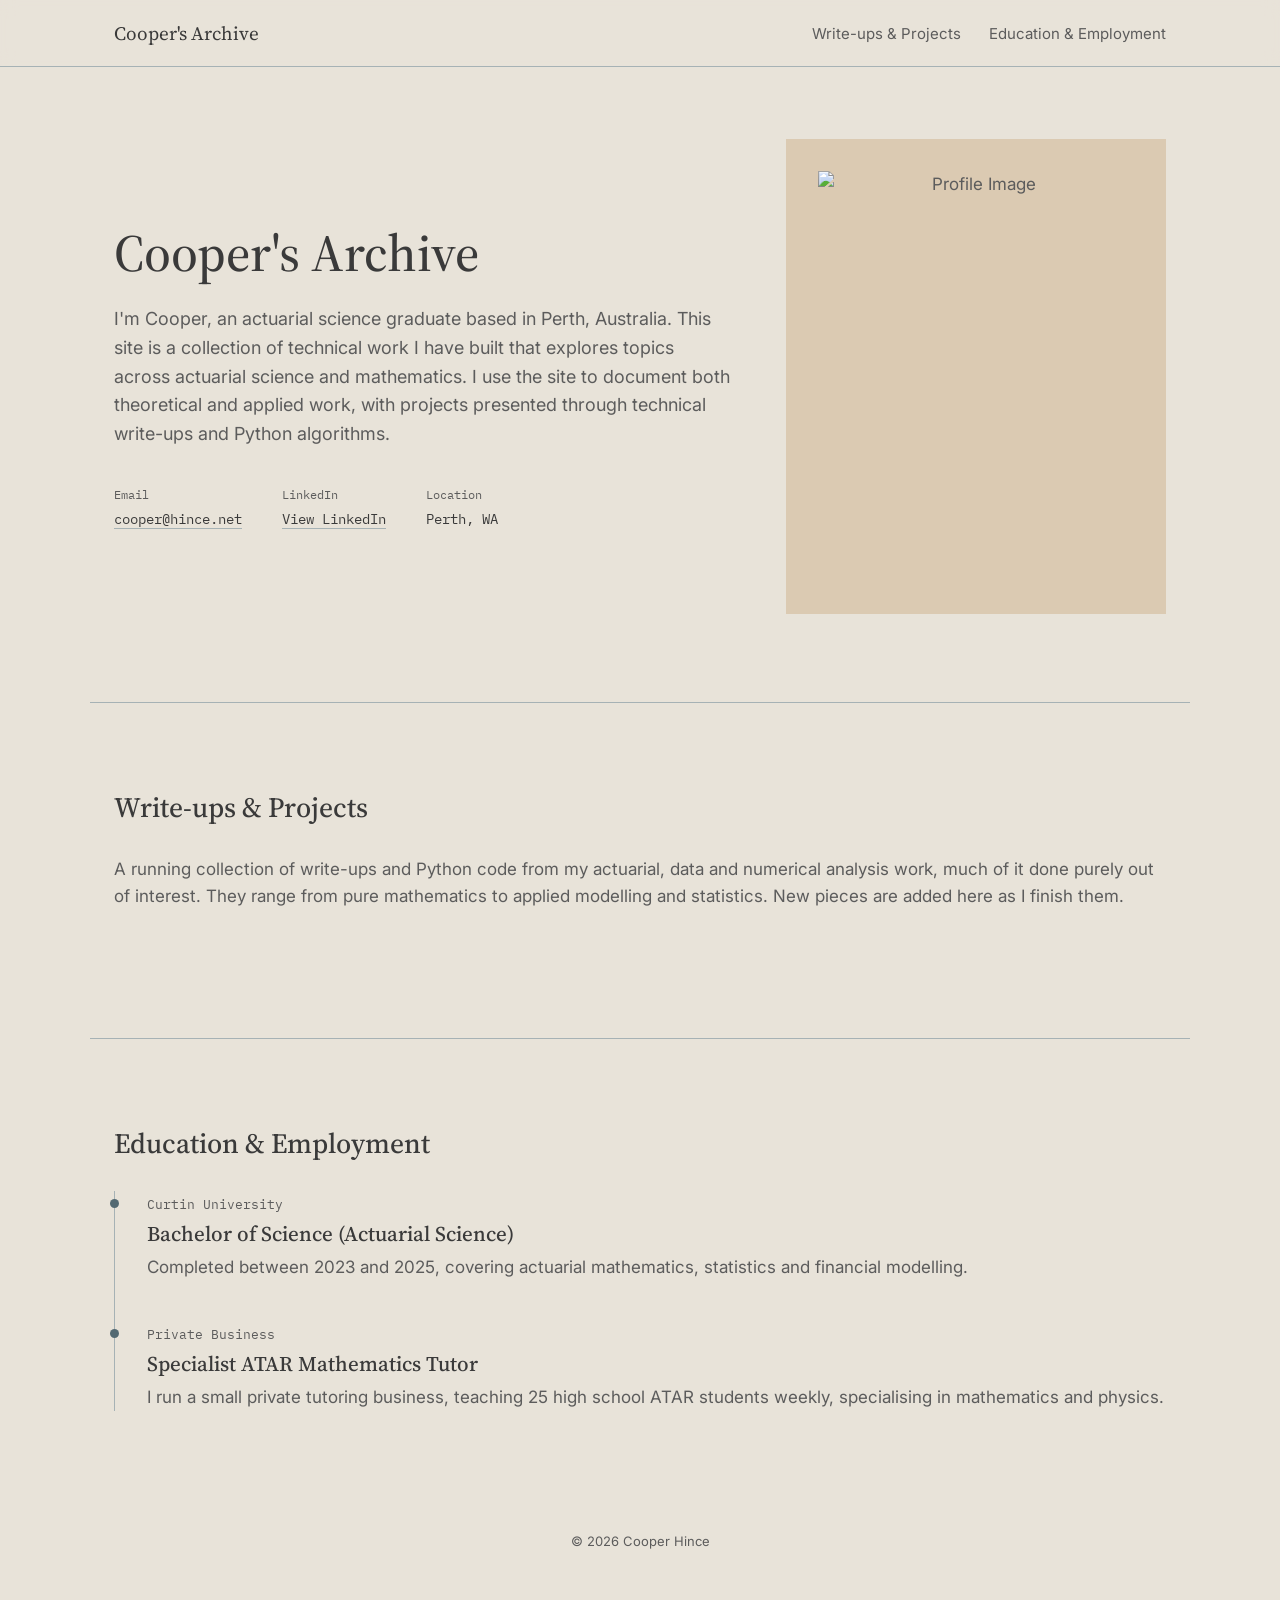
==== index.html @ ea77e8a0 "Add files via upload" ====
<!DOCTYPE html>
<html lang="en">
<head>
<meta charset="UTF-8">
<meta name="viewport" content="width=device-width, initial-scale=1">
<title>Cooper's Archive</title>
<meta name="description" content="Cooper's Archive: write-ups and code on actuarial science and mathematics.">
<link rel="preconnect" href="https://fonts.googleapis.com">
<link rel="preconnect" href="https://fonts.gstatic.com" crossorigin>
<link href="https://fonts.googleapis.com/css2?family=Source+Serif+4:opsz,wght@8..60,400;8..60,500;8..60,600&family=Inter:wght@400;500;600&family=IBM+Plex+Mono:wght@400;500&display=swap" rel="stylesheet">
<link rel="stylesheet" href="css/style.css">
</head>
<body>

<header class="site-header">
  <div class="header-inner">
    <a href="#home" class="wordmark">Cooper's Archive</a>
    <nav class="site-nav" aria-label="Primary">
      <button class="nav-toggle" type="button" aria-expanded="false" aria-controls="nav-list">
        <span>Menu</span>
      </button>
      <ul id="nav-list" class="nav-list">
        <li><a href="#papers">Write-ups &amp; Projects</a></li>
        <li><a href="#experience">Education &amp; Employment</a></li>
      </ul>
    </nav>
  </div>
</header>

<main id="main">

  <section id="home" class="hero">
    <div class="hero-text">
      <h1>Cooper's Archive</h1>
      <p class="lede">
        I'm Cooper, an actuarial science graduate based in Perth, Australia. This site is a collection
        of technical work I have built that explores topics across actuarial science and mathematics.
        I use the site to document both theoretical and applied work, with projects presented through
        technical write-ups and Python algorithms.
      </p>
      <dl class="hero-contact">
        <div>
          <dt>Email</dt>
          <dd><a href="mailto:cooper@hince.net">cooper@hince.net</a></dd>
        </div>
        <div>
          <dt>LinkedIn</dt>
          <dd><a href="https://www.linkedin.com/in/cooper-hince-a2b339391" target="_blank" rel="noopener">View LinkedIn</a></dd>
        </div>
        <div>
          <dt>Location</dt>
          <dd>Perth, WA</dd>
        </div>
      </dl>
    </div>

    <img class="hero-photo" src="assets/profile.jpeg" alt="Profile Image">
  </section>

  <section id="papers" class="section">
    <h2>Write-ups &amp; Projects</h2>
    <p class="section-intro">
      A running collection of write-ups and Python code from my actuarial, data and
      numerical analysis work, much of it done purely out of interest. They
      range from pure mathematics to applied modelling and statistics.
      New pieces are added here as I finish them.
    </p>
    <div id="papers-list">
      <!-- rendered from js/papers-data.js by js/main.js -->
    </div>
  </section>

  <section id="experience" class="section">
    <h2>Education &amp; Employment</h2>
    <ol class="timeline papers-timeline">
      <li>
        <div class="timeline-meta">Curtin University</div>
        <h3>Bachelor of Science (Actuarial Science)</h3>
        <p>
          Completed between 2023 and 2025, covering actuarial
          mathematics, statistics and financial modelling.
        </p>
      </li>
      <li>
        <div class="timeline-meta">Private Business</div>
        <h3>Specialist ATAR Mathematics Tutor</h3>
        <p>
          I run a small private tutoring business,
          teaching 25 high school ATAR students weekly,
          specialising in mathematics and physics.
        </p>
      </li>
    </ol>
  </section>

</main>

<footer class="site-footer">
  <p>&copy; 2026 Cooper Hince</p>
</footer>

<script src="js/papers-data.js"></script>
<script src="js/main.js"></script>
</body>
</html>
---- css/style.css ----
/* ---------- tokens ---------- */
:root {
  --bg: #e8e3d9;
  --surface: #dbcab2;
  --border: #a6b2b5;
  --text: #3a3a3a;
  --text-muted: #5c5c5c;
  --accent: #536972;
  --accent-soft: rgba(83, 105, 114, 0.14);
  --accent-2: #b87458;

  --font-serif: 'Source Serif 4', Georgia, 'Times New Roman', serif;
  --font-sans: 'Inter', -apple-system, BlinkMacSystemFont, 'Segoe UI', sans-serif;
  --font-mono: 'IBM Plex Mono', 'SFMono-Regular', Consolas, monospace;

  --max-width: 1100px;
  --gutter: 24px;
  --side-col: 380px;
}

/* ---------- reset ---------- */
* { box-sizing: border-box; }
html { scroll-behavior: smooth; }
body {
  margin: 0;
  background: var(--bg);
  color: var(--text);
  font-family: var(--font-sans);
  font-size: 17px;
  line-height: 1.6;
  -webkit-font-smoothing: antialiased;
}
img, svg { max-width: 100%; display: block; }
a { color: inherit; }

h1, h2, h3 {
  font-family: var(--font-serif);
  font-weight: 500;
  line-height: 1.15;
  margin: 0 0 0.5em;
}
p { margin: 0 0 1em; }
p:last-child { margin-bottom: 0; }

.skip-link {
  position: absolute;
  left: -999px;
  top: 0;
  background: var(--accent);
  color: var(--bg);
  padding: 10px 16px;
  z-index: 100;
}
.skip-link:focus {
  left: var(--gutter);
  top: var(--gutter);
}

:focus-visible {
  outline: 2px solid var(--accent-2);
  outline-offset: 3px;
}

/* ---------- header ---------- */
.site-header {
  position: sticky;
  top: 0;
  z-index: 10;
  background: rgba(232, 227, 217, 0.9);
  backdrop-filter: blur(8px);
  border-bottom: 1px solid var(--border);
}
.header-inner {
  max-width: 1100px;
  margin: 0 auto;
  padding: 18px var(--gutter);
  display: flex;
  align-items: center;
  justify-content: space-between;
}
.wordmark {
  font-family: var(--font-serif);
  font-size: 19px;
  text-decoration: none;
  color: var(--text);
}
.nav-toggle {
  display: none;
  background: none;
  border: 1px solid var(--border);
  color: var(--text);
  font-family: var(--font-mono);
  font-size: 13px;
  padding: 8px 14px;
  cursor: pointer;
}
.nav-list {
  list-style: none;
  display: flex;
  gap: 28px;
  margin: 0;
  padding: 0;
}
.nav-list a {
  text-decoration: none;
  color: var(--text-muted);
  font-size: 15px;
  transition: color 0.15s ease;
}
.nav-list a:hover,
.nav-list a:focus-visible {
  color: var(--text);
}

/* ---------- layout helpers ---------- */
.section {
  max-width: var(--max-width);
  margin: 0 auto;
  padding: 88px var(--gutter);
  border-top: 1px solid var(--border);
}
.section h2 {
  font-size: 28px;
  margin-bottom: 32px;
}
.section-intro {
  color: var(--text-muted);
  margin-bottom: 40px;
}

/* ---------- hero ---------- */
.hero {
  max-width: var(--max-width);
  margin: 0 auto;
  padding: 72px var(--gutter) 88px;
  display: grid;
  grid-template-columns: minmax(0, 1fr) var(--side-col);
  gap: 56px;
  align-items: center;
}
.hero h1 {
  font-size: 52px;
  margin-bottom: 22px;
}
.lede {
  font-size: 18px;
  color: var(--text-muted);
  max-width: 56ch;
  margin-bottom: 36px;
}
.hero-contact {
  display: flex;
  flex-wrap: wrap;
  gap: 28px 40px;
  margin: 0;
}
.hero-contact dt {
  font-family: var(--font-mono);
  font-size: 12px;
  color: var(--text-muted);
  margin-bottom: 4px;
}
.hero-contact dd {
  margin: 0;
  font-family: var(--font-mono);
  font-size: 14px;
}
.hero-contact a {
  text-decoration: none;
  border-bottom: 1px solid var(--border);
}
.hero-contact a:hover { border-color: var(--accent); }

.hero-photo {
  width: 100%;
  aspect-ratio: 4 / 5;
  border: 1px dashed var(--border);
  background: var(--surface);
  display: flex;
  flex-direction: column;
  align-items: center;
  justify-content: center;
  text-align: center;
  gap: 10px;
  padding: 32px;
  color: var(--text-muted);
}
.hero-photo-label {
  font-family: var(--font-serif);
  font-size: 17px;
  color: var(--text);
}
.hero-photo-hint {
  font-family: var(--font-mono);
  font-size: 12px;
  line-height: 1.5;
  max-width: 30ch;
}
img.hero-photo {
  aspect-ratio: 4 / 5;
  object-fit: cover;
  border: none;
}

/* ---------- experience timeline ---------- */
.timeline {
  list-style: none;
  margin: 0;
  padding: 0;
  border-left: 1px solid var(--border);
}
.timeline li {
  position: relative;
  padding: 4px 0 40px 32px;
}
.timeline li:last-child { padding-bottom: 0; }
.timeline li::before {
  content: '';
  position: absolute;
  left: -5px;
  top: 8px;
  width: 9px;
  height: 9px;
  background: var(--accent);
  border-radius: 50%;
}
.timeline-meta {
  font-family: var(--font-mono);
  font-size: 13px;
  color: var(--text-muted);
  margin-bottom: 6px;
}
.timeline h3 {
  font-size: 21px;
  margin-bottom: 8px;
}
.timeline p {
  color: var(--text-muted);
  max-width: 60ch;
}

/* ---------- papers list (uses .timeline styling, see below) ---------- */
.papers-timeline p {
  max-width: none;
}
.paper-links {
  display: flex;
  flex-wrap: wrap;
  gap: 20px;
}
.paper-link {
  display: inline-block;
  font-size: 14px;
  text-decoration: none;
  color: var(--accent);
  border-bottom: 1px solid transparent;
}
.paper-link:hover,
.paper-link:focus-visible {
  border-bottom-color: var(--accent);
}

.papers-empty {
  padding: 40px 0;
  color: var(--text-muted);
  font-style: italic;
}

/* ---------- bottom split (education/experience + contact) ---------- */
.split-bottom {
  display: grid;
  grid-template-columns: minmax(0, 1fr) 320px;
  gap: 56px;
}
.split-col + .split-col {
  border-left: 1px solid var(--border);
  padding-left: 40px;
}

/* ---------- contact section ---------- */
.contact-list {
  display: flex;
  flex-direction: column;
  gap: 22px;
  margin: 0;
}
.contact-list > div {
  border-bottom: 1px solid var(--border);
  padding-bottom: 14px;
}
.contact-list dt {
  font-family: var(--font-mono);
  font-size: 13px;
  color: var(--text-muted);
  margin-bottom: 4px;
}
.contact-list dd {
  margin: 0;
  font-size: 17px;
}
.contact-list a { text-decoration: none; }
.contact-list a:hover { color: var(--accent); }

/* ---------- footer ---------- */
.site-footer {
  width: 100%;
  max-width: none;
  margin: 0 auto;
  padding: 32px var(--gutter) 56px;
  color: var(--text-muted);
  font-size: 13px;
  text-align: center;
}
.site-footer p { margin: 0; }

/* ---------- responsive ---------- */
@media (max-width: 860px) {
  .hero {
    grid-template-columns: 1fr;
  }
  .hero-photo { max-width: var(--side-col); }
}

@media (max-width: 700px) {
  .nav-toggle { display: block; }
  .nav-list {
    display: none;
    position: absolute;
    top: 100%;
    right: var(--gutter);
    left: var(--gutter);
    flex-direction: column;
    gap: 0;
    background: var(--surface);
    border: 1px solid var(--border);
    margin-top: 8px;
    padding: 8px;
  }
  .nav-list.is-open { display: flex; }
  .nav-list li { border-bottom: 1px solid var(--border); }
  .nav-list li:last-child { border-bottom: none; }
  .nav-list a { display: block; padding: 12px 10px; }

  .hero h1 { font-size: 38px; }
  .lede { font-size: 17px; }
  .section { padding: 64px var(--gutter); }

  .split-bottom { grid-template-columns: 1fr; gap: 48px; }
  .split-col + .split-col {
    border-left: none;
    padding-left: 0;
    border-top: 1px solid var(--border);
    padding-top: 40px;
  }
}

@media (prefers-reduced-motion: reduce) {
  html { scroll-behavior: auto; }
}
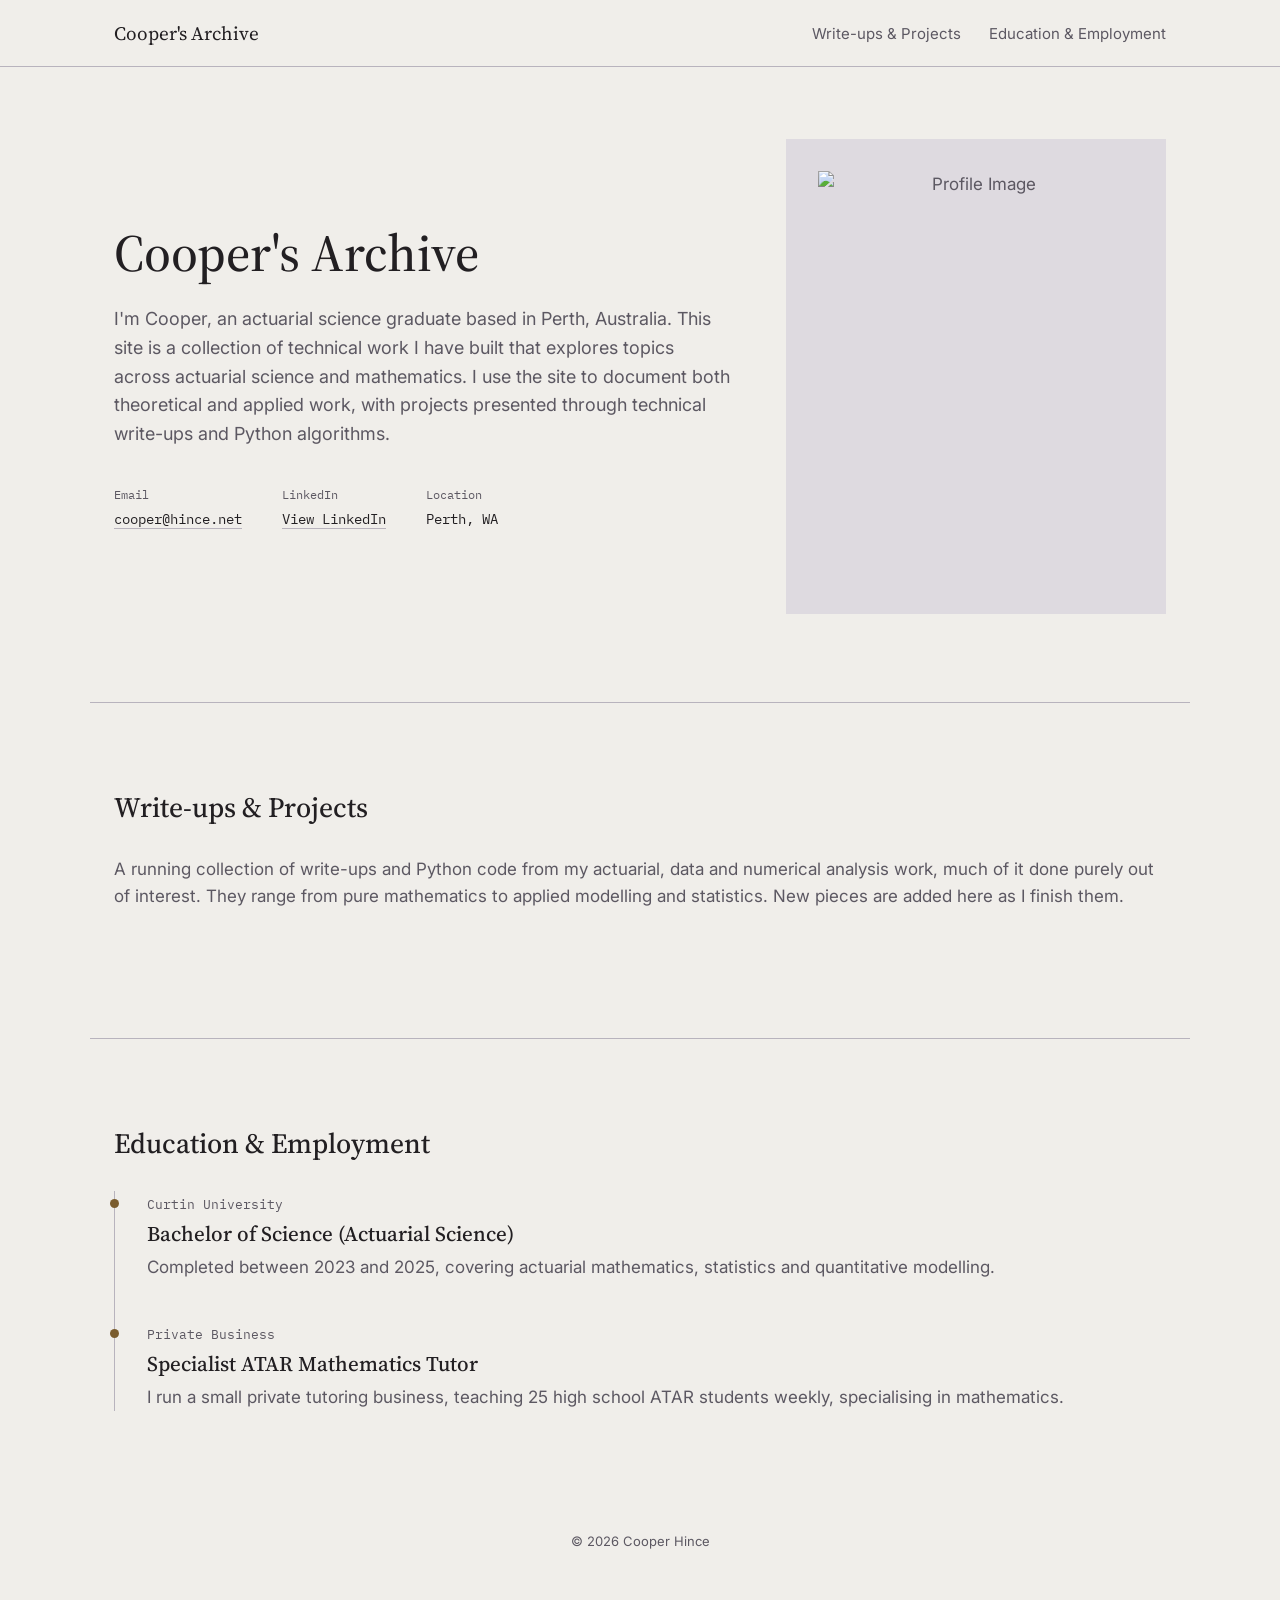
==== commit 37263ba7: "Update descriptions in index.html for clarity" ====
--- a/index.html
+++ b/index.html
@@ -78,7 +78,7 @@
         <h3>Bachelor of Science (Actuarial Science)</h3>
         <p>
           Completed between 2023 and 2025, covering actuarial
-          mathematics, statistics and financial modelling.
+          mathematics, statistics and quantitative modelling.
         </p>
       </li>
       <li>
@@ -87,7 +87,7 @@
         <p>
           I run a small private tutoring business,
           teaching 25 high school ATAR students weekly,
-          specialising in mathematics and physics.
+          specialising in mathematics.
         </p>
       </li>
     </ol>
--- a/css/style.css
+++ b/css/style.css
@@ -1,13 +1,13 @@
 /* ---------- tokens ---------- */
 :root {
-  --bg: #e8e3d9;
-  --surface: #dbcab2;
-  --border: #a6b2b5;
-  --text: #3a3a3a;
-  --text-muted: #5c5c5c;
-  --accent: #536972;
-  --accent-soft: rgba(83, 105, 114, 0.14);
-  --accent-2: #b87458;
+  --bg: #f0eeea;
+  --surface: #dedae0;
+  --border: #b8b3bd;
+  --text: #221f22;
+  --text-muted: #5c5862;
+  --accent: #7a5c2e;
+  --accent-soft: rgba(122, 92, 46, 0.14);
+  --accent-2: #171517;
 
   --font-serif: 'Source Serif 4', Georgia, 'Times New Roman', serif;
   --font-sans: 'Inter', -apple-system, BlinkMacSystemFont, 'Segoe UI', sans-serif;
@@ -42,20 +42,6 @@
 p { margin: 0 0 1em; }
 p:last-child { margin-bottom: 0; }
 
-.skip-link {
-  position: absolute;
-  left: -999px;
-  top: 0;
-  background: var(--accent);
-  color: var(--bg);
-  padding: 10px 16px;
-  z-index: 100;
-}
-.skip-link:focus {
-  left: var(--gutter);
-  top: var(--gutter);
-}
-
 :focus-visible {
   outline: 2px solid var(--accent-2);
   outline-offset: 3px;
@@ -66,7 +52,7 @@
   position: sticky;
   top: 0;
   z-index: 10;
-  background: rgba(232, 227, 217, 0.9);
+  background: rgba(240, 238, 234, 0.9);
   backdrop-filter: blur(8px);
   border-bottom: 1px solid var(--border);
 }
@@ -265,41 +251,6 @@
   color: var(--text-muted);
   font-style: italic;
 }
-
-/* ---------- bottom split (education/experience + contact) ---------- */
-.split-bottom {
-  display: grid;
-  grid-template-columns: minmax(0, 1fr) 320px;
-  gap: 56px;
-}
-.split-col + .split-col {
-  border-left: 1px solid var(--border);
-  padding-left: 40px;
-}
-
-/* ---------- contact section ---------- */
-.contact-list {
-  display: flex;
-  flex-direction: column;
-  gap: 22px;
-  margin: 0;
-}
-.contact-list > div {
-  border-bottom: 1px solid var(--border);
-  padding-bottom: 14px;
-}
-.contact-list dt {
-  font-family: var(--font-mono);
-  font-size: 13px;
-  color: var(--text-muted);
-  margin-bottom: 4px;
-}
-.contact-list dd {
-  margin: 0;
-  font-size: 17px;
-}
-.contact-list a { text-decoration: none; }
-.contact-list a:hover { color: var(--accent); }
 
 /* ---------- footer ---------- */
 .site-footer {
@@ -344,14 +295,6 @@
   .hero h1 { font-size: 38px; }
   .lede { font-size: 17px; }
   .section { padding: 64px var(--gutter); }
-
-  .split-bottom { grid-template-columns: 1fr; gap: 48px; }
-  .split-col + .split-col {
-    border-left: none;
-    padding-left: 0;
-    border-top: 1px solid var(--border);
-    padding-top: 40px;
-  }
 }
 
 @media (prefers-reduced-motion: reduce) {
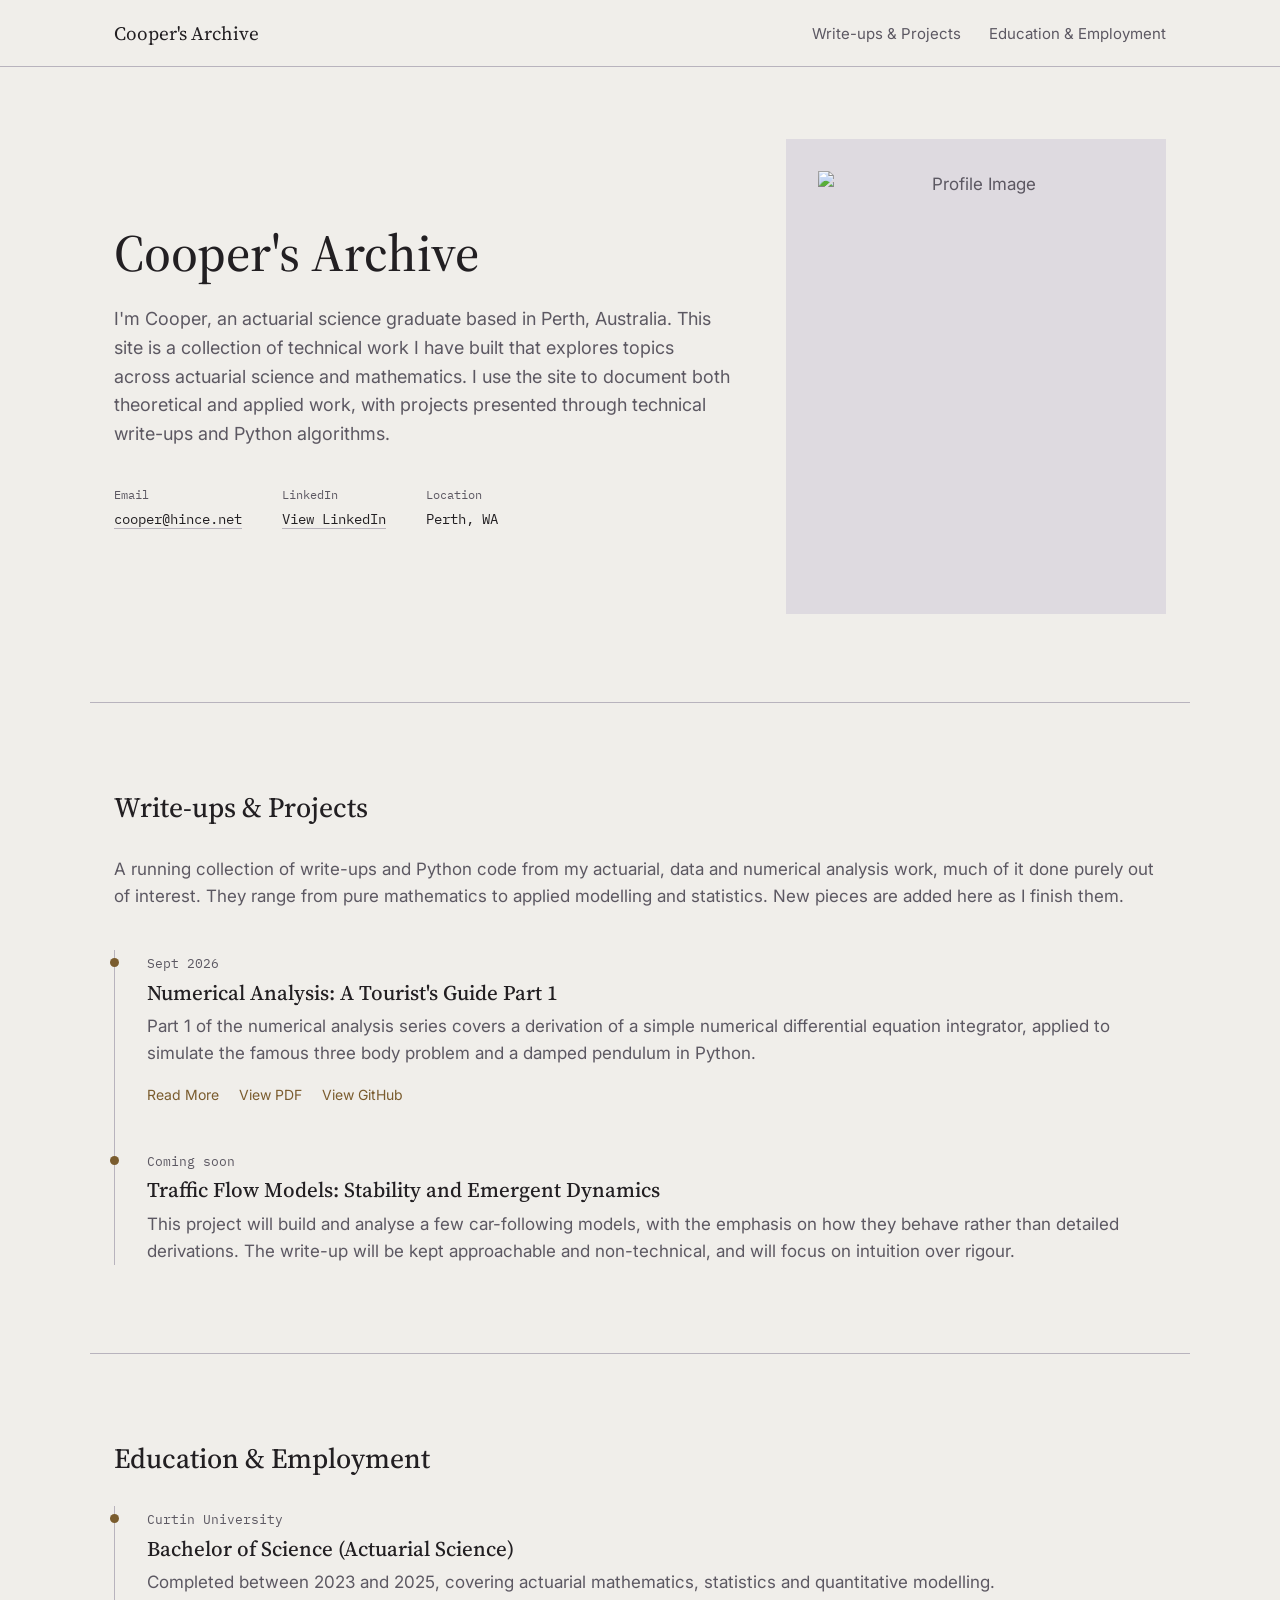
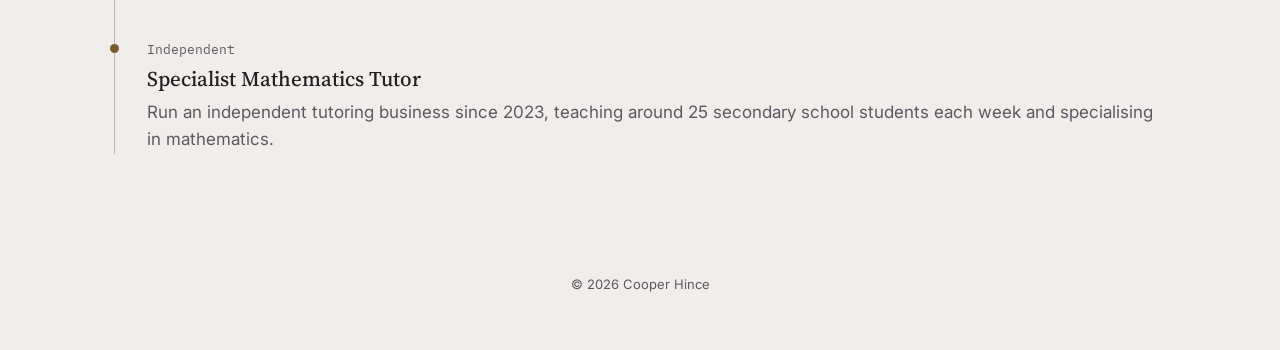
==== commit 39c216ab: "Revise tutoring business details in index.html Updated the tutoring business description and title." ====
--- a/index.html
+++ b/index.html
@@ -82,12 +82,12 @@
         </p>
       </li>
       <li>
-        <div class="timeline-meta">Private Business</div>
-        <h3>Specialist ATAR Mathematics Tutor</h3>
+        <div class="timeline-meta">Independent</div>
+        <h3>Specialist Mathematics Tutor</h3>
         <p>
-          I run a small private tutoring business,
-          teaching 25 high school ATAR students weekly,
-          specialising in mathematics.
+          Run an independent tutoring business since 2023,
+          teaching around 25 secondary school students each
+          week and specialising in mathematics.
         </p>
       </li>
     </ol>
--- a/css/style.css
+++ b/css/style.css
@@ -250,6 +250,172 @@
   padding: 40px 0;
   color: var(--text-muted);
   font-style: italic;
+}
+
+/* ---------- project ("Read more") pages ---------- */
+.project {
+  max-width: var(--max-width);
+  margin: 0 auto;
+  padding: 48px var(--gutter) 88px;
+}
+.back-link { margin-bottom: 40px; }
+
+/* The negative margin and matching padding stretch the divider line to the same
+   width as the section dividers on the home page, while the text stays aligned. */
+.project-header {
+  margin: 0 calc(-1 * var(--gutter)) 40px;
+  padding: 0 var(--gutter) 32px;
+  border-bottom: 1px solid var(--border);
+}
+.project-header h1 {
+  font-size: 40px;
+  margin-bottom: 16px;
+}
+.project-header .lede {
+  max-width: none;
+  margin-bottom: 20px;
+}
+
+.project-body h2 {
+  font-size: 26px;
+  margin: 2em 0 0.6em;
+}
+.project-body h2:first-child { margin-top: 0; }
+.project-body h3 {
+  font-size: 21px;
+  margin: 1.6em 0 0.5em;
+}
+.project-body ul,
+.project-body ol {
+  padding-left: 1.4em;
+  margin: 0 0 1em;
+}
+.project-body li { margin-bottom: 0.4em; }
+.project-body li::marker { color: var(--accent); }
+.project-body p a,
+.project-body li a {
+  color: var(--accent);
+  text-underline-offset: 3px;
+}
+.project-body blockquote {
+  margin: 0 0 1em;
+  padding-left: 20px;
+  border-left: 1px solid var(--border);
+  color: var(--text-muted);
+}
+.project-body code {
+  font-family: var(--font-mono);
+  font-size: 0.9em;
+  background: var(--surface);
+  padding: 1px 5px;
+}
+.project-body pre {
+  background: var(--surface);
+  border: 1px solid var(--border);
+  padding: 16px;
+  margin: 0 0 1em;
+  overflow-x: auto;
+  font-size: 13px;
+  line-height: 1.5;
+}
+.project-body pre code {
+  background: none;
+  padding: 0;
+  font-size: inherit;
+}
+.project-body figure { margin: 32px 0; }
+.project-body figcaption {
+  font-family: var(--font-mono);
+  font-size: 13px;
+  color: var(--text-muted);
+  margin-top: 10px;
+}
+.project-body .katex { font-size: 1.1em; }
+.project-body .katex-display {
+  overflow-x: auto;
+  overflow-y: hidden;
+  padding: 4px 0;
+}
+.project-body .katex-display > .katex { font-size: 1.21em; }
+
+/* ---------- simulations (built by js/sim.js) ---------- */
+.sim {
+  border: 1px solid var(--border);
+  background: var(--surface);
+  margin: 32px 0;
+}
+.sim-stage { background: var(--bg); }
+.sim-canvas {
+  display: block;
+  width: 100%;
+}
+.sim-bar {
+  display: flex;
+  flex-wrap: wrap;
+  align-items: center;
+  gap: 12px;
+  padding: 12px 16px;
+  border-top: 1px solid var(--border);
+}
+.sim-btn {
+  background: none;
+  border: 1px solid var(--border);
+  color: var(--text);
+  font-family: var(--font-mono);
+  font-size: 13px;
+  padding: 8px 14px;
+  cursor: pointer;
+}
+.sim-btn:hover { border-color: var(--accent); }
+.sim-readout {
+  margin-left: auto;
+  font-family: var(--font-mono);
+  font-size: 13px;
+  color: var(--text-muted);
+  white-space: pre-wrap;
+}
+.sim-controls {
+  display: grid;
+  grid-template-columns: repeat(auto-fit, minmax(220px, 1fr));
+  gap: 16px 28px;
+  padding: 16px;
+  border-top: 1px solid var(--border);
+}
+.sim-control {
+  display: flex;
+  flex-direction: column;
+  gap: 6px;
+}
+.sim-control-head {
+  display: flex;
+  justify-content: space-between;
+  gap: 12px;
+  font-family: var(--font-mono);
+  font-size: 12px;
+  color: var(--text-muted);
+}
+.sim-control input[type="range"],
+.sim-control input[type="checkbox"] { accent-color: var(--accent); }
+.sim-control input[type="range"] { width: 100%; }
+.sim-control input[type="checkbox"] {
+  width: 18px;
+  height: 18px;
+  margin: 0;
+}
+.sim-control select {
+  font-family: var(--font-mono);
+  font-size: 13px;
+  color: var(--text);
+  background: var(--bg);
+  border: 1px solid var(--border);
+  padding: 6px 8px;
+}
+.sim-error {
+  padding: 12px 16px;
+  border-top: 1px solid var(--border);
+  font-family: var(--font-mono);
+  font-size: 13px;
+  color: var(--text);
 }
 
 /* ---------- footer ---------- */
@@ -295,6 +461,9 @@
   .hero h1 { font-size: 38px; }
   .lede { font-size: 17px; }
   .section { padding: 64px var(--gutter); }
+
+  .project { padding: 32px var(--gutter) 64px; }
+  .project-header h1 { font-size: 30px; }
 }
 
 @media (prefers-reduced-motion: reduce) {
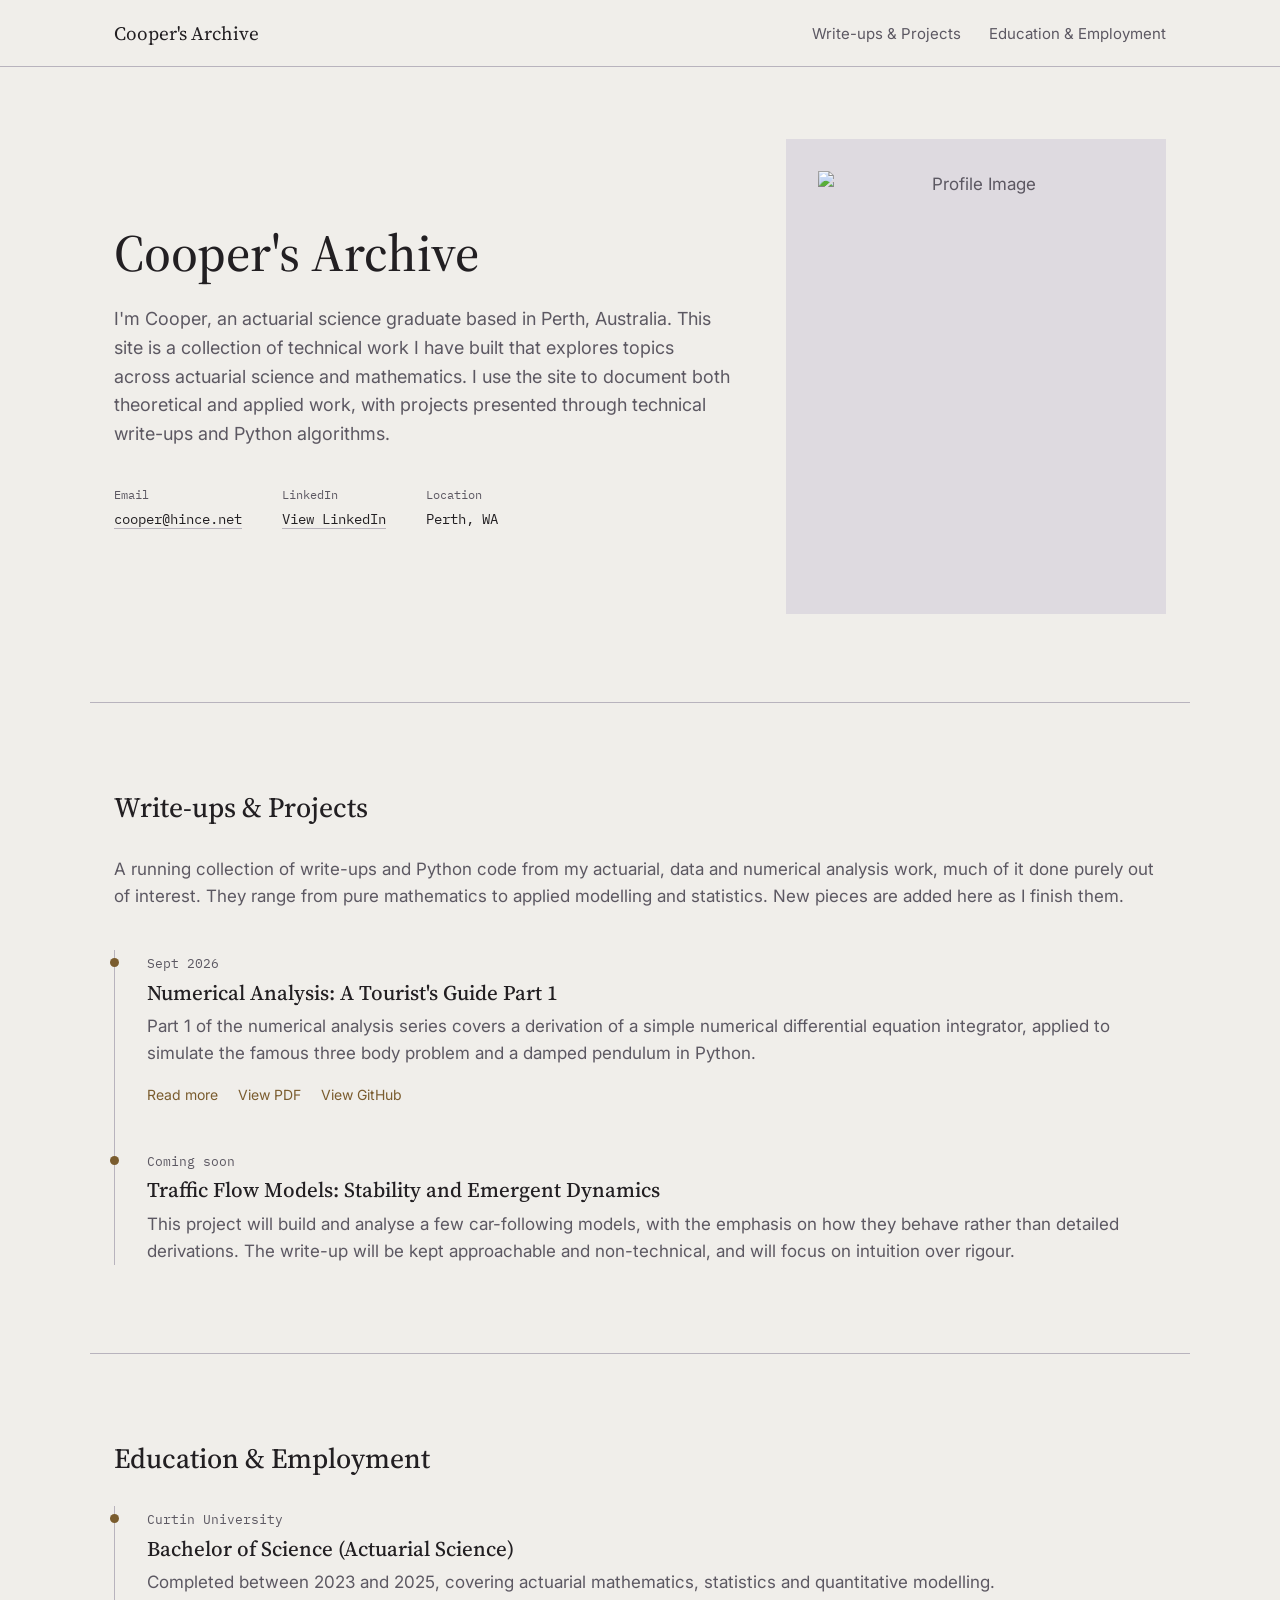
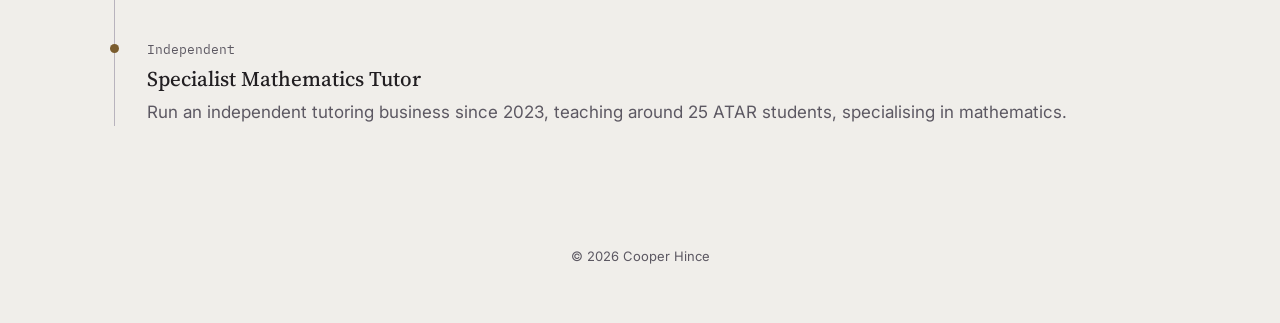
==== commit ab7ee559: "Update tutoring description for clarity" ====
--- a/index.html
+++ b/index.html
@@ -86,8 +86,8 @@
         <h3>Specialist Mathematics Tutor</h3>
         <p>
           Run an independent tutoring business since 2023,
-          teaching around 25 secondary school students each
-          week and specialising in mathematics.
+          teaching around 25 ATAR students,
+          specialising in mathematics.
         </p>
       </li>
     </ol>
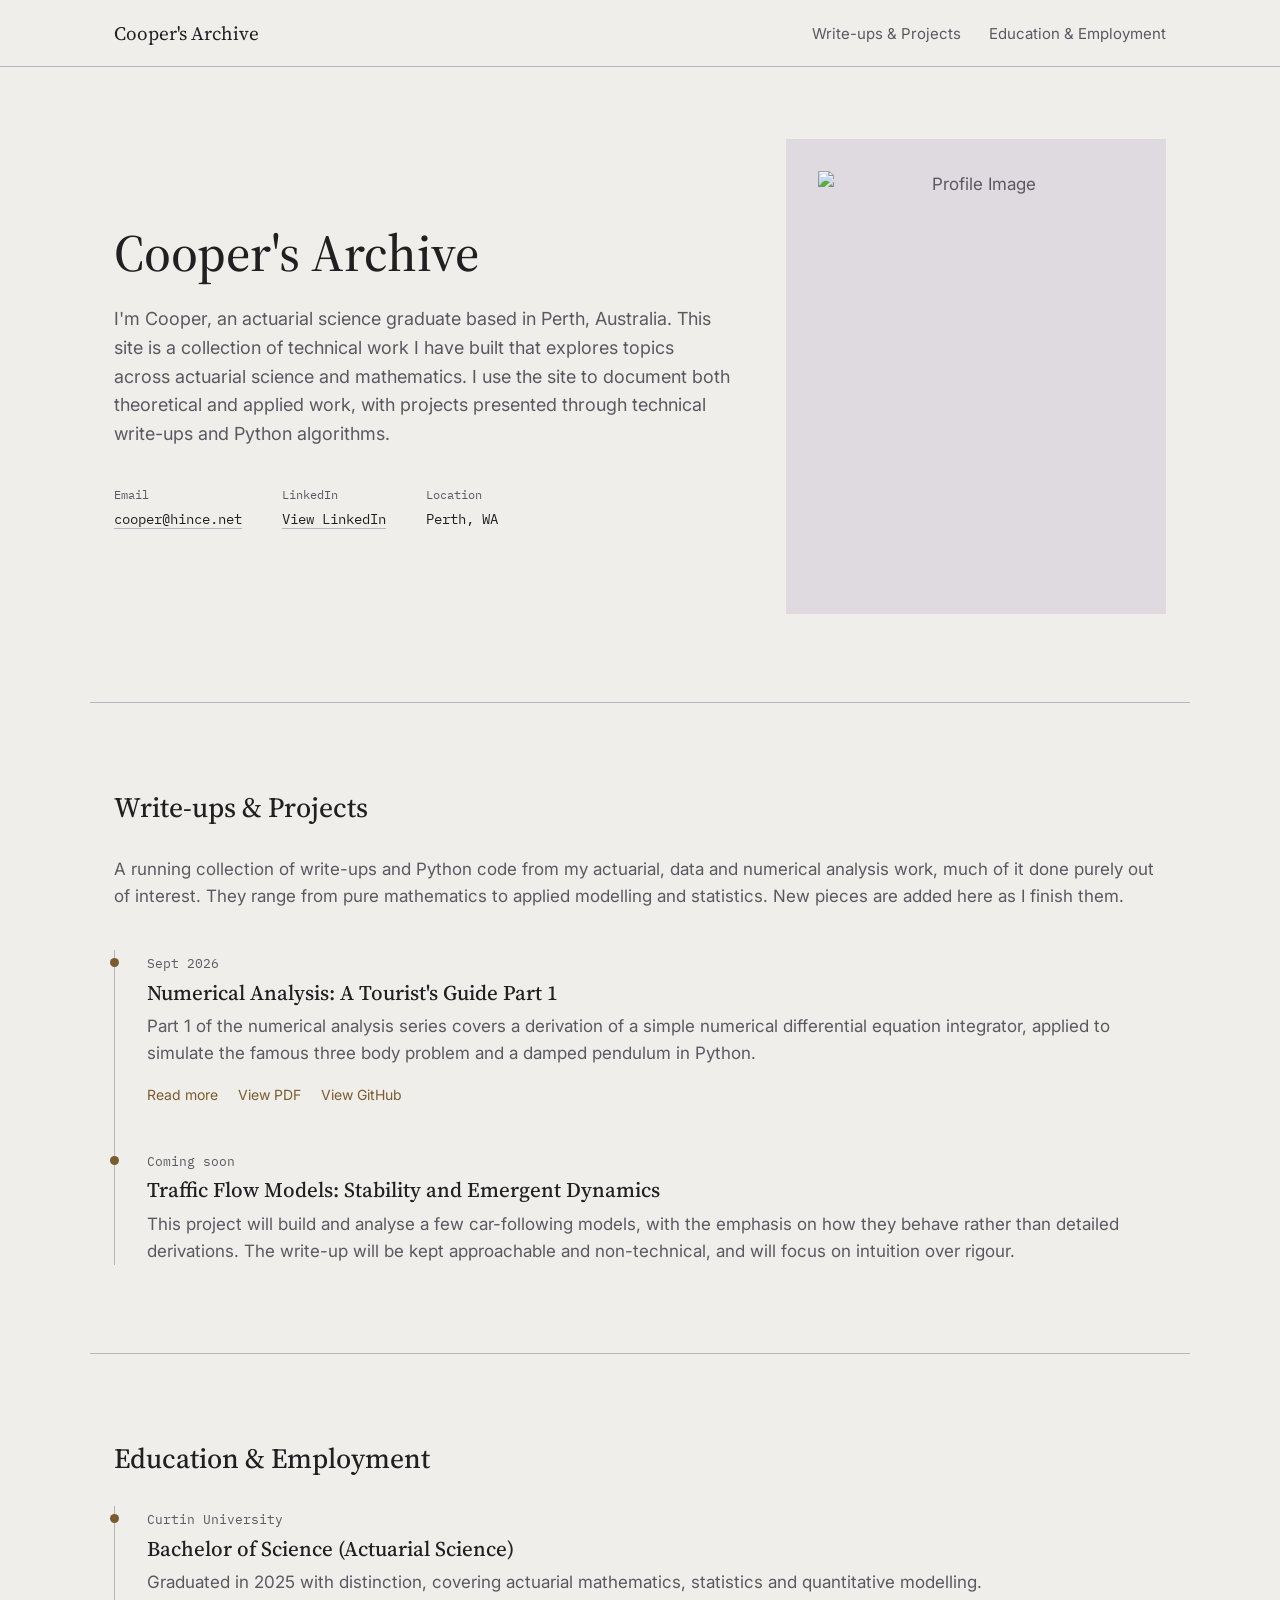
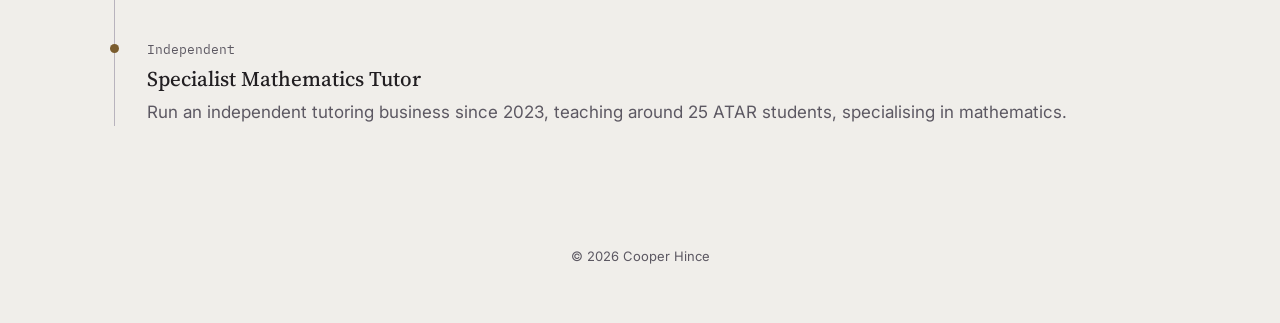
==== commit 893a1c8e: "Update graduation details for Curtin University" ====
--- a/index.html
+++ b/index.html
@@ -9,6 +9,7 @@
 <link rel="preconnect" href="https://fonts.gstatic.com" crossorigin>
 <link href="https://fonts.googleapis.com/css2?family=Source+Serif+4:opsz,wght@8..60,400;8..60,500;8..60,600&family=Inter:wght@400;500;600&family=IBM+Plex+Mono:wght@400;500&display=swap" rel="stylesheet">
 <link rel="stylesheet" href="css/style.css">
+<link rel="icon" type="image/png" href="assets/favicon.png">
 </head>
 <body>
 
@@ -77,7 +78,7 @@
         <div class="timeline-meta">Curtin University</div>
         <h3>Bachelor of Science (Actuarial Science)</h3>
         <p>
-          Completed between 2023 and 2025, covering actuarial
+          Graduated in 2025 with distinction, covering actuarial
           mathematics, statistics and quantitative modelling.
         </p>
       </li>
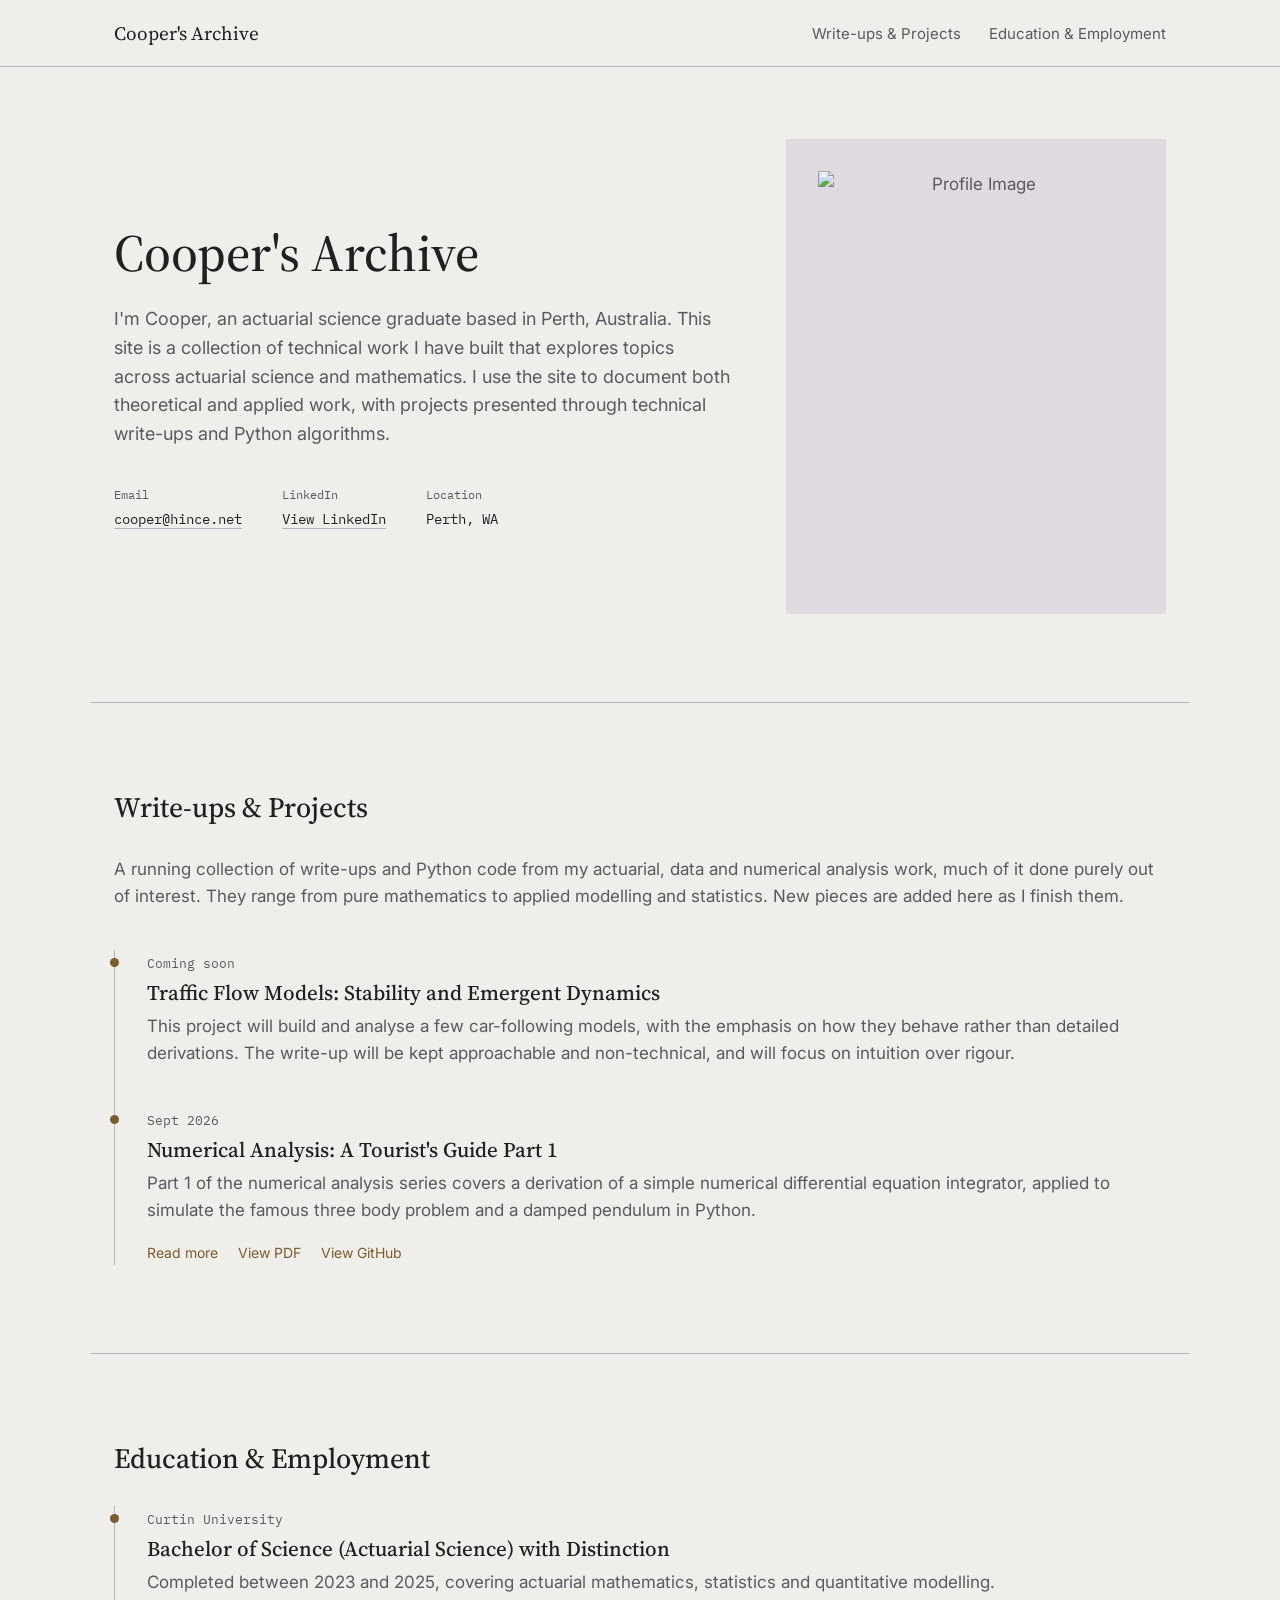
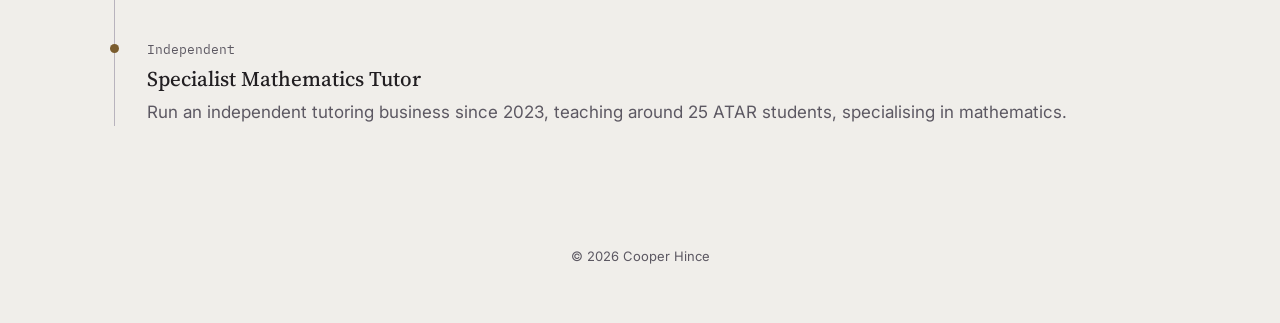
==== commit 7ce44ff2: "Update education details in index.html" ====
--- a/index.html
+++ b/index.html
@@ -76,9 +76,9 @@
     <ol class="timeline papers-timeline">
       <li>
         <div class="timeline-meta">Curtin University</div>
-        <h3>Bachelor of Science (Actuarial Science)</h3>
+        <h3>Bachelor of Science (Actuarial Science) with Distinction</h3>
         <p>
-          Graduated in 2025 with distinction, covering actuarial
+          Completed between 2023 and 2025, covering actuarial
           mathematics, statistics and quantitative modelling.
         </p>
       </li>
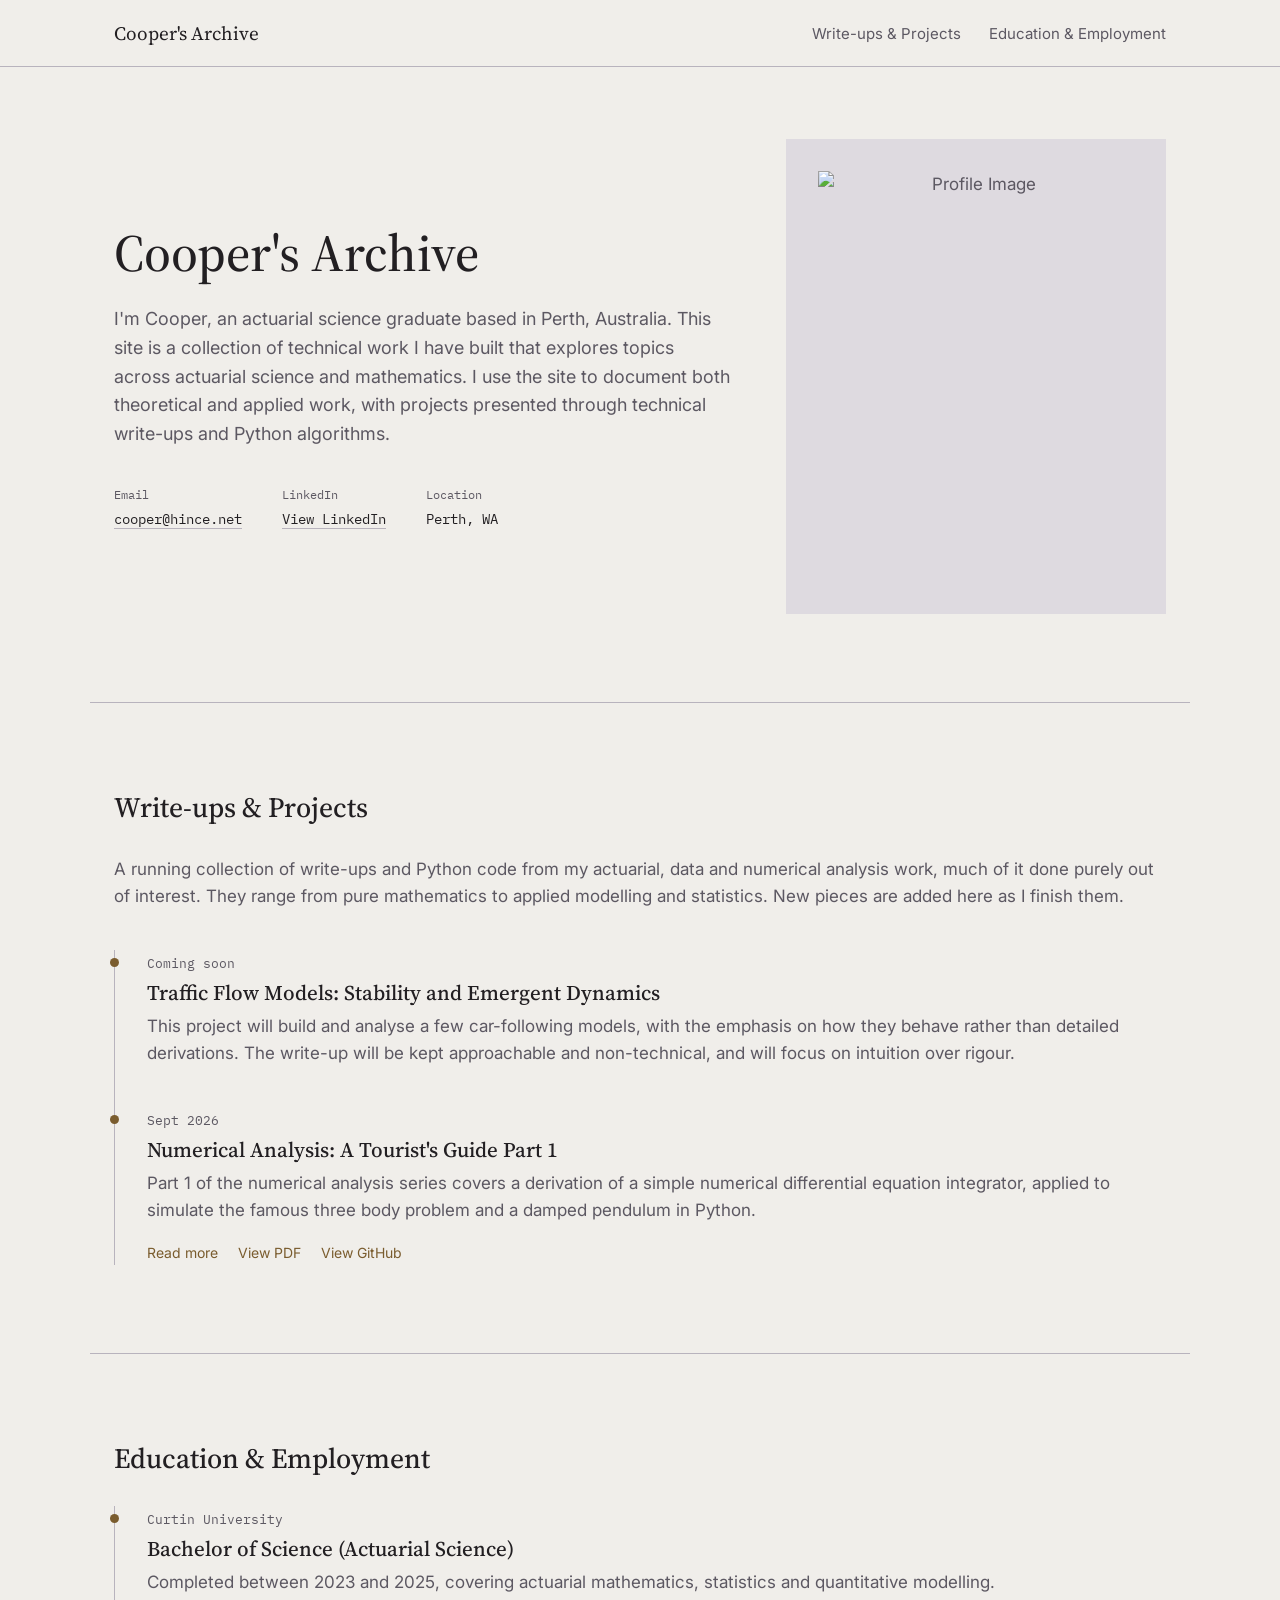
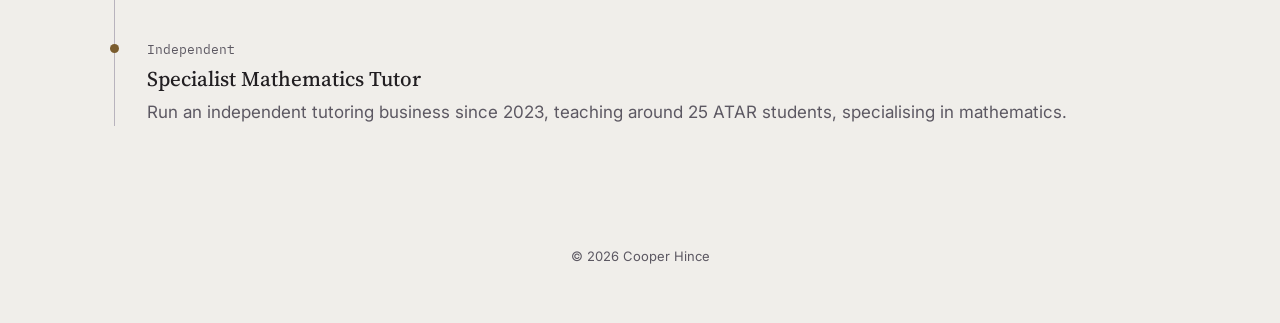
==== commit dad0c49f: "Remove 'with Distinction' from degree title" ====
--- a/index.html
+++ b/index.html
@@ -76,7 +76,7 @@
     <ol class="timeline papers-timeline">
       <li>
         <div class="timeline-meta">Curtin University</div>
-        <h3>Bachelor of Science (Actuarial Science) with Distinction</h3>
+        <h3>Bachelor of Science (Actuarial Science)</h3>
         <p>
           Completed between 2023 and 2025, covering actuarial
           mathematics, statistics and quantitative modelling.
